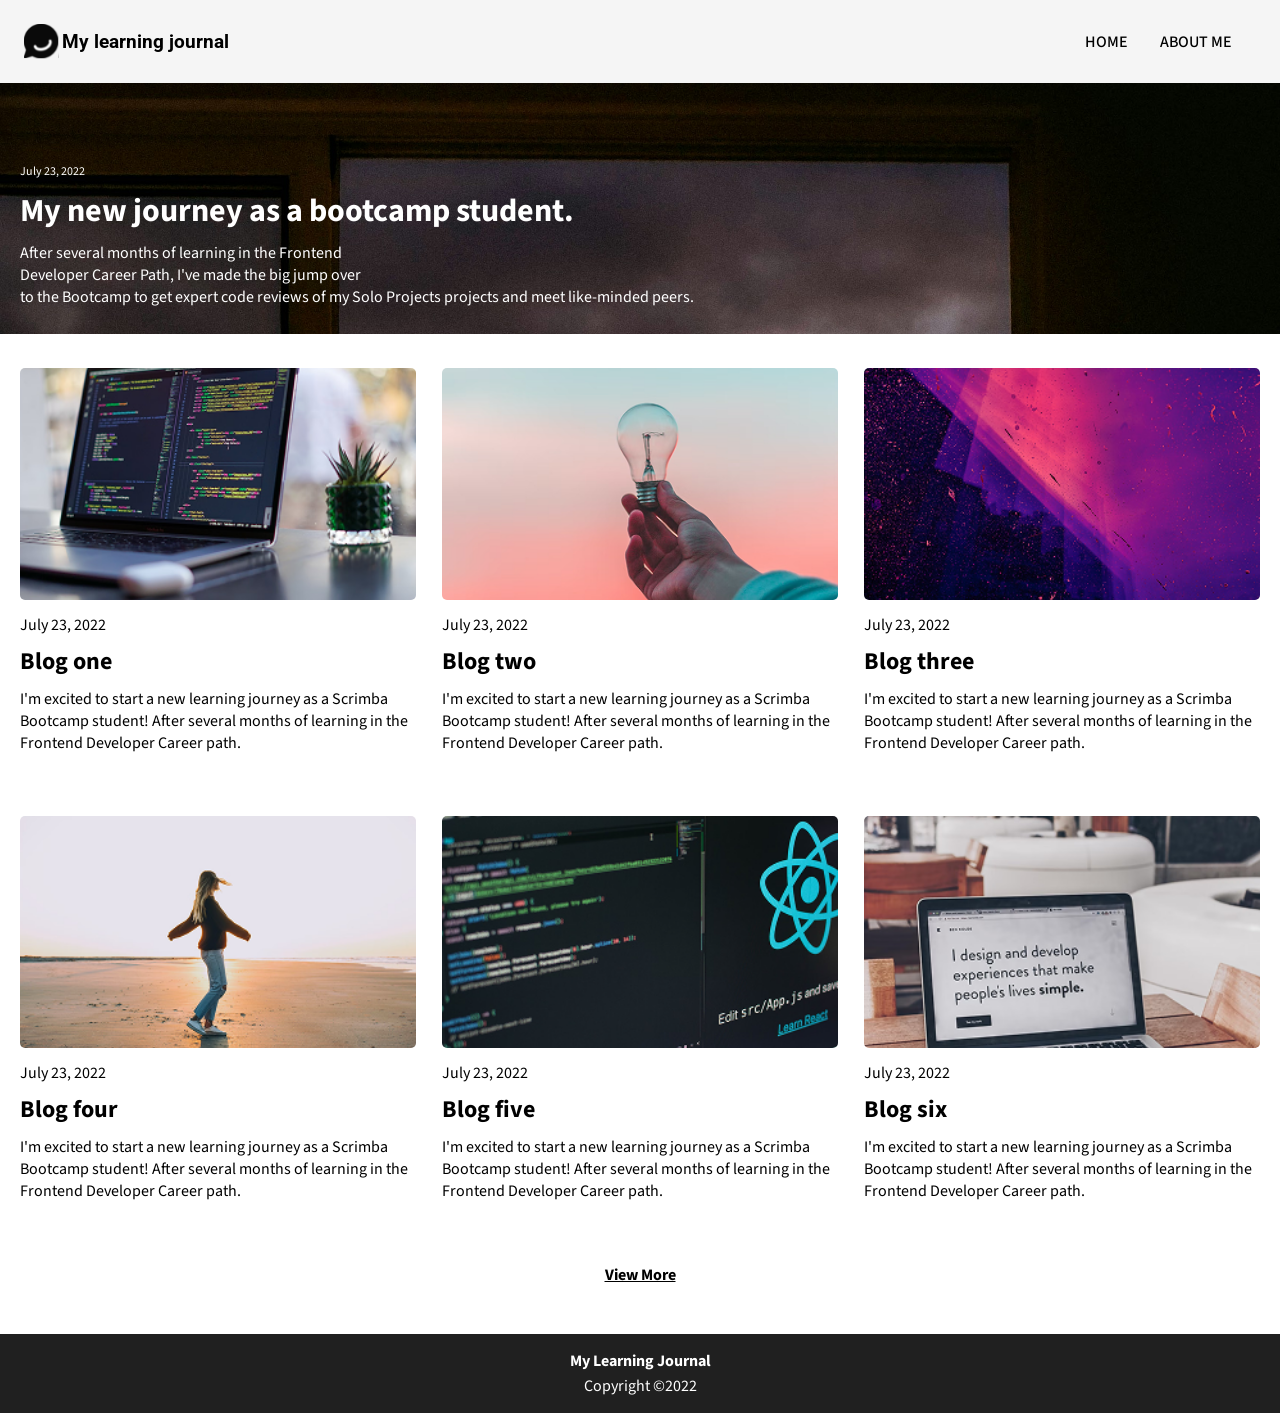
==== index.html @ 9bef5438 "Added viewport meta tag Viewport meta tag added in head section" ====
<html>
    <head>
        <title>My Learning Journal</title>
        <link rel="stylesheet" href="css/style.css">
        <link rel="preconnect" href="https://fonts.googleapis.com">
        <link rel="preconnect" href="https://fonts.gstatic.com" crossorigin>
        <link href="https://fonts.googleapis.com/css2?family=Roboto:ital,wght@0,100..900;1,100..900&family=Source+Sans+3:ital,wght@0,200..900;1,200..900&display=swap" rel="stylesheet">
        <meta name="viewport" content="width=device-width, initial-scale=1.0">

    </head>
    <body>
        <header>
            <div class="nav-bar">
                <div class="logo-div">
                    <img src="images/logo.svg" class="image-logo">
                    <p class="home-link">My learning journal</p>
                </div>
                <nav class="links-div">
                    <ul>
                        <li><a href="#" class="nav-links">HOME</a></li>
                        <li><a href="#" class="nav-links">ABOUT ME</a></li>
                    </ul>
                </nav>
            </div>
        </header>
        <main>
            <div class="hero-div">
                <p class="date-text">July 23, 2022</p>
                <h1 class="title-text">My new journey as a bootcamp student.</h1>
                <p class="subtext">After several months of learning in the Frontend <br> Developer Career Path, 
                    I've made the big jump over <br> to the Bootcamp to get expert code reviews of my
                    Solo Projects projects and meet like-minded peers.
                </p>
            </div>                
            <div class="main">
                <article class="article-container first-post">
                    <img src="/images/post_1.png" class="post-images">
                    <p class="post-date-text">July 23, 2022</p>
                    <p class="post-title-text">Blog one</p>
                    <p class="post-preview-text">I'm excited to start a new learning journey as a Scrimba Bootcamp student! After several months of learning in the Frontend Developer Career path.</p>
                </article>
                <article class="article-container second-post">
                    <img src="/images/post_2.png" class="post-images">
                    <p class="post-date-text">July 23, 2022</p>
                    <p class="post-title-text">Blog two</p>
                    <p class="post-preview-text">I'm excited to start a new learning journey as a Scrimba Bootcamp student! After several months of learning in the Frontend Developer Career path.</p>
                </article>
                <article class="article-container third-post">
                    <img src="/images/post_3.png" class="post-images">
                    <p class="post-date-text">July 23, 2022</p>
                    <p class="post-title-text">Blog three</p>
                    <p class="post-preview-text">I'm excited to start a new learning journey as a Scrimba Bootcamp student! After several months of learning in the Frontend Developer Career path.</p>
                </article>
                <article class="article-container fourth-post">
                    <img src="/images/post_4.png" class="post-images">
                    <p class="post-date-text">July 23, 2022</p>
                    <p class="post-title-text">Blog four</p>
                    <p class="post-preview-text">I'm excited to start a new learning journey as a Scrimba Bootcamp student! After several months of learning in the Frontend Developer Career path.</p>
                </article>
                <article class="article-container fifth-post">
                    <img src="/images/post_5.png" class="post-images">
                    <p class="post-date-text">July 23, 2022</p>
                    <p class="post-title-text">Blog five</p>
                    <p class="post-preview-text">I'm excited to start a new learning journey as a Scrimba Bootcamp student! After several months of learning in the Frontend Developer Career path.</p>
                </article>
                <article class="article-container sixth-post">
                    <img src="/images/post_6.png" class="post-images">
                    <p class="post-date-text">July 23, 2022</p>
                    <p class="post-title-text">Blog six</p>
                    <p class="post-preview-text">I'm excited to start a new learning journey as a Scrimba Bootcamp student! After several months of learning in the Frontend Developer Career path.</p>
                </article>
                <a class="expand-anchor">View More</a>
            </div>
            <footer>
                <div class="footer-container">
                    <p class="footer-title-text">My Learning Journal</p>
                    <p class="footer-copyright-text">Copyright &copy;2022</p>
                </div>
            </footer>
        </main>
    </body>
</html>
---- css/style.css ----
html, 
body {
    margin: 0;
    padding: 0;
}

.hero-div{
    background-image: url("/images/hero_test.jpg");
    width: minmax(414px,100%);
    height: auto;
    background-repeat: no-repeat;
    background-size: cover;
    padding: 5rem 1.25rem 1.625rem 1.25rem;
    gap: 0.5rem;
    display: flex;
    flex-direction: column;
}

/* Layout */
.footer-container{
    display: flex;
    flex-direction: column;
    align-items: center;
    width: minmax(414px, 100%);
    height: auto;
}

.footer-title-text{
    margin-bottom: 0;
}

.footer-copyright-text{
    margin-top: 3px;
}

.article-container {
    display: flex;
    flex-direction: column;
    width: 100%;
    height: auto;
    box-sizing: border-box;
}

.post-images {
    margin-bottom: 0.875rem;
    border-radius: 5px;
    width: 100%;
    height: auto;
}

.post-date-text {
    margin-top: 0;
    margin-bottom: 0;
}

.post-title-text {
    margin-top: 0.5rem;
    margin-bottom: 0;
}

.post-preview-text {
    margin-top: 0.5625rem;
}

.nav-bar{
    min-width: 414px;
    width: 100%;
    height: auto;
}

/* Mobile */
@media (min-width: 414px) {
    
    .nav-bar {
        display: flex;
        justify-content: space-between;
        background-color: whitesmoke;
        width: 100%;
        height: 83px;
    }
    
    
    .logo-div {
        display: flex;
        flex-direction: row;
        align-items: center;
        gap: 0.2em;
        margin-left: 1.5rem;
    }

    .links-div,
    .links-div ul{
        display: flex;
        flex-direction: row;
        align-items: center;
        gap: 2em;
        margin: 0;
        padding: 0;
        margin-right: 1.5rem;
    }

    .image-logo{
        width: 35px;
        height: 35px;
    }

    .date-text,
    .title-text,
    .subtext {
        margin: 0;
        padding: 0;
    }

    .main{
        display: flex;
        flex-direction: column;
        justify-content: center;
        margin: 34px 1.25rem 0 1.25rem;
        
    }

    .expand-anchor{
        font-size: 1rem;
    }

}

/* Desktop */
@media (min-width: 1085px) {
    
    .first-post {
        grid-area: first-post;
    }
    
    .second-post {
        grid-area: second-post;
    }

    .third-post {
        grid-area: third-post;
    }

    .fourth-post {
        grid-area: fourth-post;
    }

    .fifth-post {
        grid-area: fifth-post;
    }

    .sixth-post {
        grid-area: sixth-post;
    }

    .main {
        display: grid;
        grid-template-areas:
            "first-post second-post third-post"
            "fourth-post fifth-post sixth-post"
            "... expand ...";
        column-gap: 1.625rem;
        row-gap: 2.875rem;
        height: auto;
    }

    
    .post-images {
        width: 100%;
        height: auto;
        max-height: 232px;
        object-fit: cover;
    }
    
    .post-title-text {
        font-size: 1.5rem;
    }
    
    .expand-anchor{
        grid-area: expand;
        font-size: 14px;
        margin-bottom: 3rem;
    }
}

/* Styles */
.nav-links,
.hero-div,
.footer-container,
.post-date-text,
.post-title-text,
.post-preview-text,
.hero-div,
.expand-anchor{
    font-family: "Source Sans 3", sans-serif;
}

.title-text,
.footer-title-text,
.post-title-text,
.expand-anchor {
    font-weight: bold;
}

.nav-links{
    font-weight: 500;
    text-decoration: none;
    color: black;
}

ul {
    list-style-type: none;
}

.home-link{
    font-family: "Roboto", sans-serif;
    font-weight: 700;
    font-size: 14pt;
}

.hero-div {
    color: white;
}

.date-text{
    font-size: 0.75rem;
}

.title-text {
    font-size: 2rem;
    
}

.footer-container{
    background-color: #202020;
    color: white;
    
}

.footer-title-text,
.footer-copyright-text{
    font-size: 12pt;
}

.expand-anchor{
    
    font-size: 1rem;
    text-align: center;
    text-decoration: underline;
}
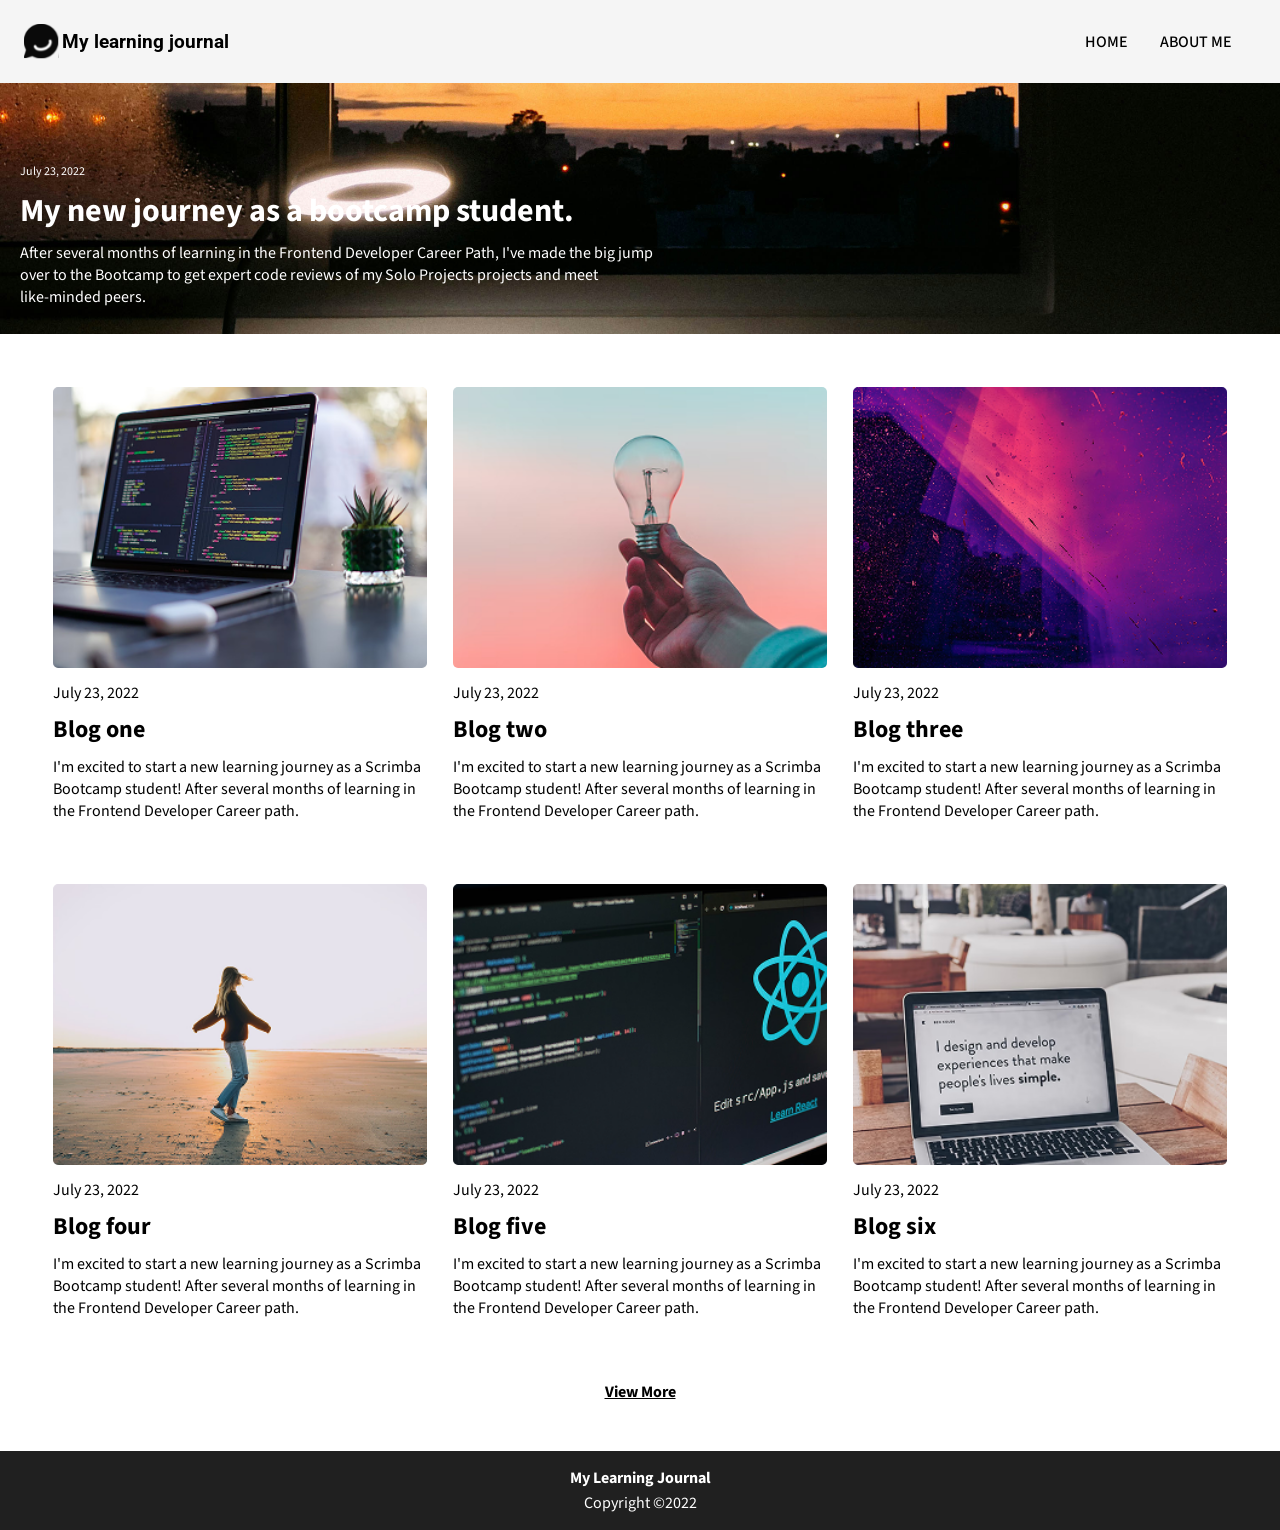
==== commit c0825ef5: "Hero image text changes Set hero text max width and added line break." ====
--- a/index.html
+++ b/index.html
@@ -27,9 +27,9 @@
             <div class="hero-div">
                 <p class="date-text">July 23, 2022</p>
                 <h1 class="title-text">My new journey as a bootcamp student.</h1>
-                <p class="subtext">After several months of learning in the Frontend <br> Developer Career Path, 
-                    I've made the big jump over <br> to the Bootcamp to get expert code reviews of my
-                    Solo Projects projects and meet like-minded peers.
+                <p class="subtext">After several months of learning in the Frontend Developer Career Path, 
+                    I've made the big jump over to the Bootcamp to get expert code reviews of my
+                    Solo Projects projects and meet <br> like-minded peers.
                 </p>
             </div>                
             <div class="main">
--- a/css/style.css
+++ b/css/style.css
@@ -5,7 +5,7 @@
 }
 
 .hero-div{
-    background-image: url("/images/hero_test.jpg");
+    background-image: url("/images/hero_test_2.jpg");
     width: minmax(414px,100%);
     height: auto;
     background-repeat: no-repeat;
@@ -17,6 +17,11 @@
 }
 
 /* Layout */
+
+.subtext {
+    max-width: 650;
+}
+
 .footer-container{
     display: flex;
     flex-direction: column;
@@ -37,6 +42,8 @@
     display: flex;
     flex-direction: column;
     width: 100%;
+    max-width: 600px;
+    margin: 0 auto;
     height: auto;
     box-sizing: border-box;
 }
@@ -160,14 +167,14 @@
             "... expand ...";
         column-gap: 1.625rem;
         row-gap: 2.875rem;
+        margin: 3.3125rem 3.3125rem 0 3.3125rem;
         height: auto;
     }
 
     
     .post-images {
         width: 100%;
-        height: auto;
-        max-height: 232px;
+        height: 100%;
         object-fit: cover;
     }
     
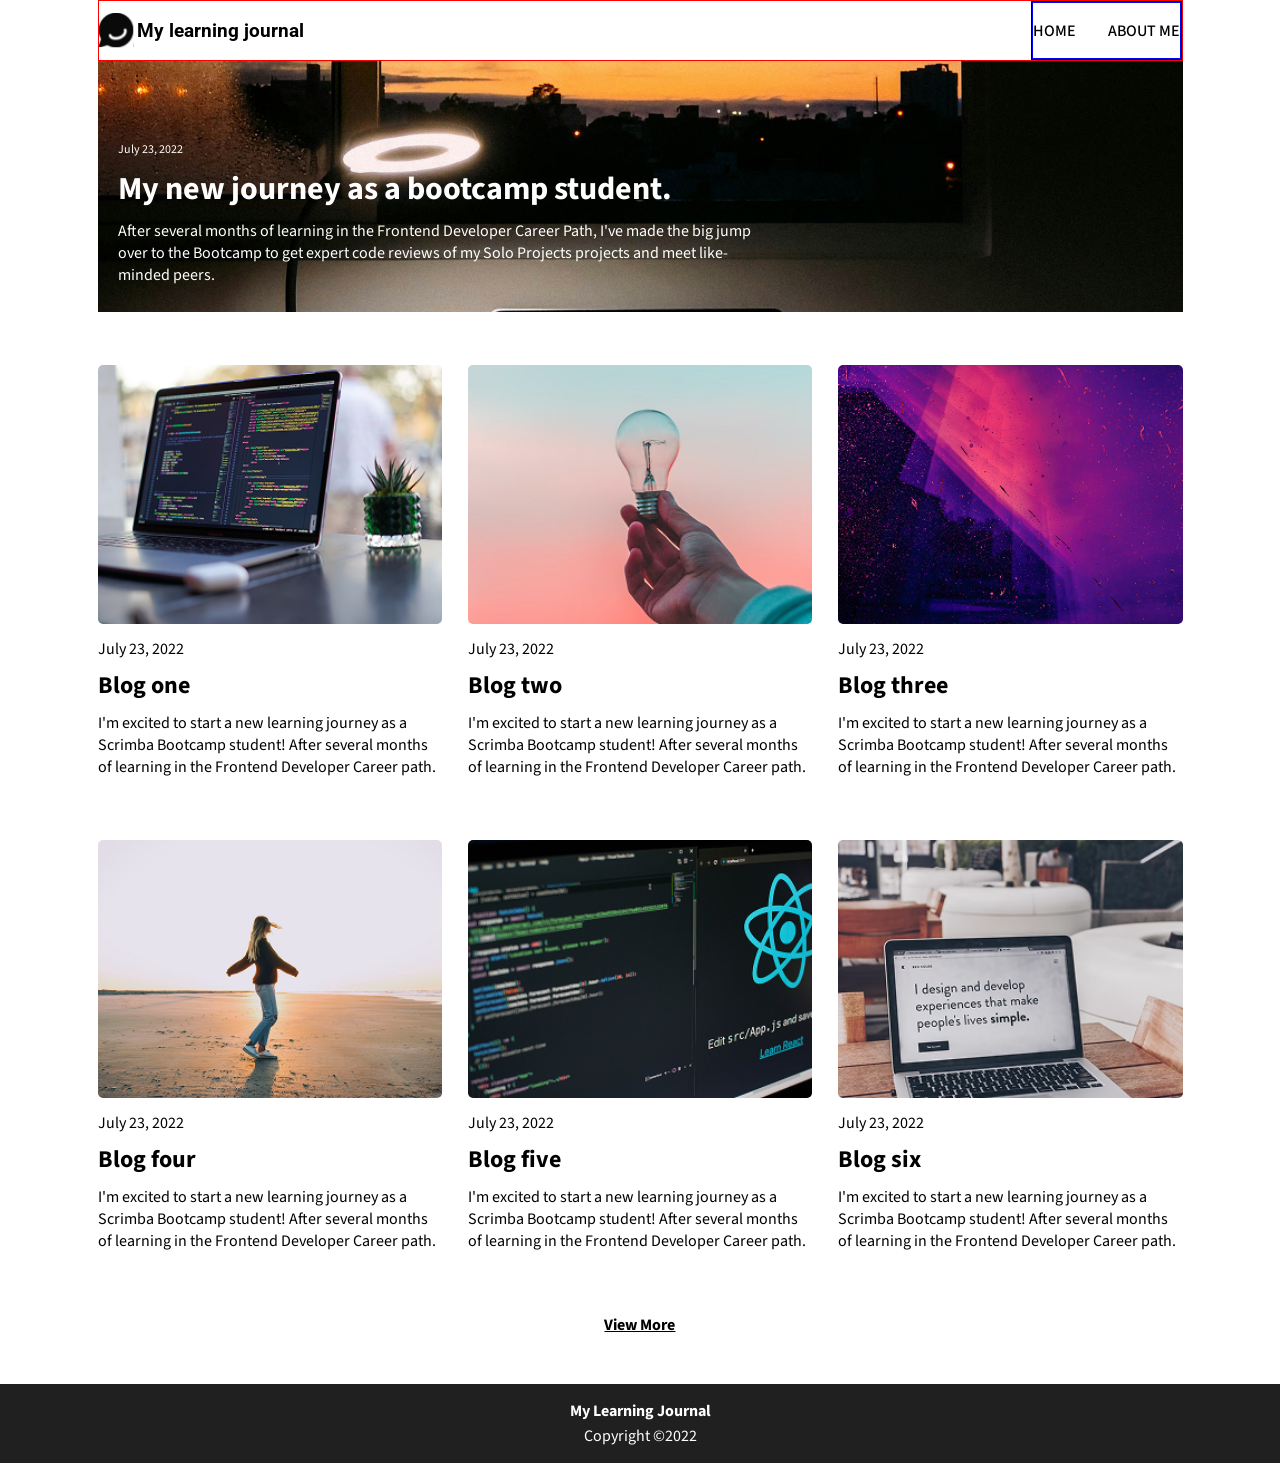
==== commit 369d35b9: "Width limits and other fixes Set min and max width elements for containers and fixing base CSS." ====
--- a/index.html
+++ b/index.html
@@ -29,7 +29,7 @@
                 <h1 class="title-text">My new journey as a bootcamp student.</h1>
                 <p class="subtext">After several months of learning in the Frontend Developer Career Path, 
                     I've made the big jump over to the Bootcamp to get expert code reviews of my
-                    Solo Projects projects and meet <br> like-minded peers.
+                    Solo Projects projects and meet like-minded peers.
                 </p>
             </div>                
             <div class="main">
--- a/css/style.css
+++ b/css/style.css
@@ -4,9 +4,14 @@
     padding: 0;
 }
 
+
+
 .hero-div{
     background-image: url("/images/hero_test_2.jpg");
-    width: minmax(414px,100%);
+    min-width: 414px;
+    max-width: 1085px;
+    margin: 0 auto;
+    box-sizing: border-box;
     height: auto;
     background-repeat: no-repeat;
     background-size: cover;
@@ -26,7 +31,8 @@
     display: flex;
     flex-direction: column;
     align-items: center;
-    width: minmax(414px, 100%);
+    min-width: 414px;
+    max-width: 100%;
     height: auto;
 }
 
@@ -70,66 +76,66 @@
 }
 
 .nav-bar{
+    display: flex;
+    justify-content: space-between;
+    flex-direction: row;
     min-width: 414px;
     width: 100%;
     height: auto;
-}
-
-/* Mobile */
-@media (min-width: 414px) {
-    
-    .nav-bar {
-        display: flex;
-        justify-content: space-between;
-        background-color: whitesmoke;
-        width: 100%;
-        height: 83px;
-    }
-    
-    
-    .logo-div {
-        display: flex;
-        flex-direction: row;
-        align-items: center;
-        gap: 0.2em;
-        margin-left: 1.5rem;
-    }
-
-    .links-div,
-    .links-div ul{
-        display: flex;
-        flex-direction: row;
-        align-items: center;
-        gap: 2em;
-        margin: 0;
-        padding: 0;
-        margin-right: 1.5rem;
-    }
-
-    .image-logo{
-        width: 35px;
-        height: 35px;
-    }
-
-    .date-text,
-    .title-text,
-    .subtext {
-        margin: 0;
-        padding: 0;
-    }
-
-    .main{
-        display: flex;
-        flex-direction: column;
-        justify-content: center;
-        margin: 34px 1.25rem 0 1.25rem;
-        
-    }
-
-    .expand-anchor{
-        font-size: 1rem;
-    }
-
+    background-color: white;
+    max-width: 1085px;
+    margin: 0 auto;
+    border: solid 1px red;
+    box-sizing: border-box;
+}
+
+.logo-div {
+    display: flex;
+    flex-direction: row;
+    align-items: center;
+    gap: 0.2em;
+}
+
+.links-div{
+    display: flex;
+    flex-direction: row;
+    /* justify-content: flex-start; */
+    border: solid 1px black;
+}
+
+.links-div ul{
+    display: flex;
+    flex-direction: row;
+    align-items: center;
+    gap: 2em;
+    padding: 0;
+    margin: 0;
+    border: solid 1px blue;
+    
+}
+
+.image-logo{
+    width: 35px;
+    height: 35px;
+}
+
+.date-text,
+.title-text,
+.subtext {
+    margin: 0;
+    padding: 0;
+}
+
+.main{
+    display: flex;
+    flex-direction: column;
+    justify-content: center;
+    margin: 34px auto 0 auto;
+    min-width: 414px;
+}
+
+.expand-anchor{
+    font-size: 1rem;
 }
 
 /* Desktop */
@@ -167,8 +173,10 @@
             "... expand ...";
         column-gap: 1.625rem;
         row-gap: 2.875rem;
-        margin: 3.3125rem 3.3125rem 0 3.3125rem;
+        margin: 3.3125rem auto 0 auto;
         height: auto;
+        max-width: 1085px;
+        box-sizing: border-box;
     }
 
     
@@ -196,7 +204,6 @@
 .post-date-text,
 .post-title-text,
 .post-preview-text,
-.hero-div,
 .expand-anchor{
     font-family: "Source Sans 3", sans-serif;
 }
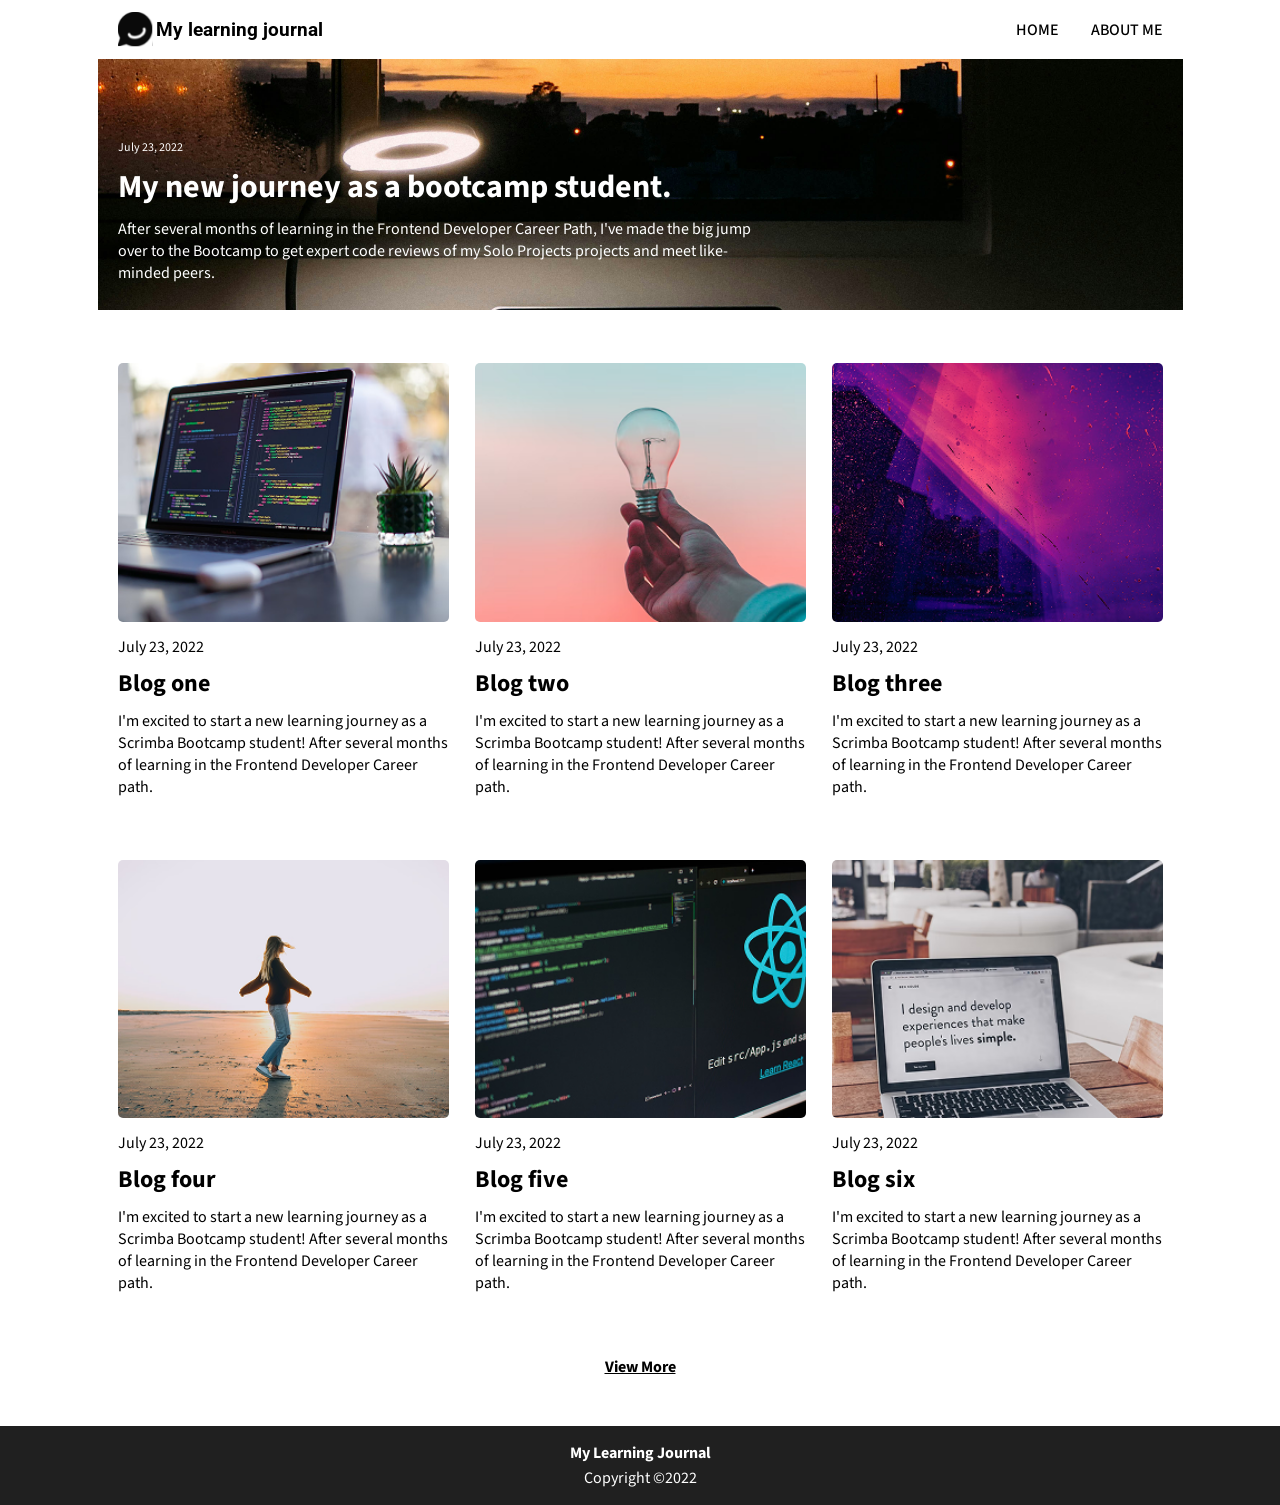
==== commit ed520a6b: "New page Started work on a new page with a slight CSS refactor. Added margins to navigation bar elem" ====
--- a/index.html
+++ b/index.html
@@ -17,21 +17,23 @@
                 </div>
                 <nav class="links-div">
                     <ul>
-                        <li><a href="#" class="nav-links">HOME</a></li>
+                        <li><a href="index.html" class="nav-links">HOME</a></li>
                         <li><a href="#" class="nav-links">ABOUT ME</a></li>
                     </ul>
                 </nav>
             </div>
         </header>
         <main>
-            <div class="hero-div">
-                <p class="date-text">July 23, 2022</p>
-                <h1 class="title-text">My new journey as a bootcamp student.</h1>
-                <p class="subtext">After several months of learning in the Frontend Developer Career Path, 
-                    I've made the big jump over to the Bootcamp to get expert code reviews of my
-                    Solo Projects projects and meet like-minded peers.
-                </p>
-            </div>                
+            <a href="journey.html" class="clickable-div">
+                <div class="hero-div">
+                    <p class="date-text">July 23, 2022</p>
+                    <h1 class="title-text">My new journey as a bootcamp student.</h1>
+                    <p class="subtext">After several months of learning in the Frontend Developer Career Path, 
+                        I've made the big jump over to the Bootcamp to get expert code reviews of my
+                        Solo Projects projects and meet like-minded peers.
+                    </p>
+                </div>                
+            </a>
             <div class="main">
                 <article class="article-container first-post">
                     <img src="/images/post_1.png" class="post-images">
--- a/css/style.css
+++ b/css/style.css
@@ -4,21 +4,35 @@
     padding: 0;
 }
 
-
+.nav-bar,
+.hero-div,
+.main,
+.footer-container{
+    box-sizing: border-box;
+}
+
+.hero-div,
+.blog {
+    min-width: 414px;
+    max-width: 1085px;
+    margin: 0 auto;
+    height: auto;
+    display: flex;
+    flex-direction: column;
+    
+}
 
 .hero-div{
     background-image: url("/images/hero_test_2.jpg");
-    min-width: 414px;
-    max-width: 1085px;
-    margin: 0 auto;
-    box-sizing: border-box;
-    height: auto;
     background-repeat: no-repeat;
     background-size: cover;
     padding: 5rem 1.25rem 1.625rem 1.25rem;
     gap: 0.5rem;
-    display: flex;
-    flex-direction: column;
+
+}
+
+.clickable-div {
+    text-decoration: none;
 }
 
 /* Layout */
@@ -49,9 +63,19 @@
     flex-direction: column;
     width: 100%;
     max-width: 600px;
-    margin: 0 auto;
     height: auto;
     box-sizing: border-box;
+}
+
+.main{
+    display: flex;
+    flex-direction: column;
+    justify-content: center;
+    align-items: center;
+    margin-top: 34px;
+    padding-left: 20px;
+    padding-right: 20px;
+    min-width: 414px;
 }
 
 .post-images {
@@ -85,8 +109,6 @@
     background-color: white;
     max-width: 1085px;
     margin: 0 auto;
-    border: solid 1px red;
-    box-sizing: border-box;
 }
 
 .logo-div {
@@ -94,13 +116,13 @@
     flex-direction: row;
     align-items: center;
     gap: 0.2em;
+    margin-left: 20px;
 }
 
 .links-div{
     display: flex;
     flex-direction: row;
-    /* justify-content: flex-start; */
-    border: solid 1px black;
+    margin-right: 20px;
 }
 
 .links-div ul{
@@ -109,9 +131,7 @@
     align-items: center;
     gap: 2em;
     padding: 0;
-    margin: 0;
-    border: solid 1px blue;
-    
+    margin: 0;    
 }
 
 .image-logo{
@@ -124,14 +144,6 @@
 .subtext {
     margin: 0;
     padding: 0;
-}
-
-.main{
-    display: flex;
-    flex-direction: column;
-    justify-content: center;
-    margin: 34px auto 0 auto;
-    min-width: 414px;
 }
 
 .expand-anchor{
@@ -183,6 +195,7 @@
     .post-images {
         width: 100%;
         height: 100%;
+        min-height: 258.53px;
         object-fit: cover;
     }
     
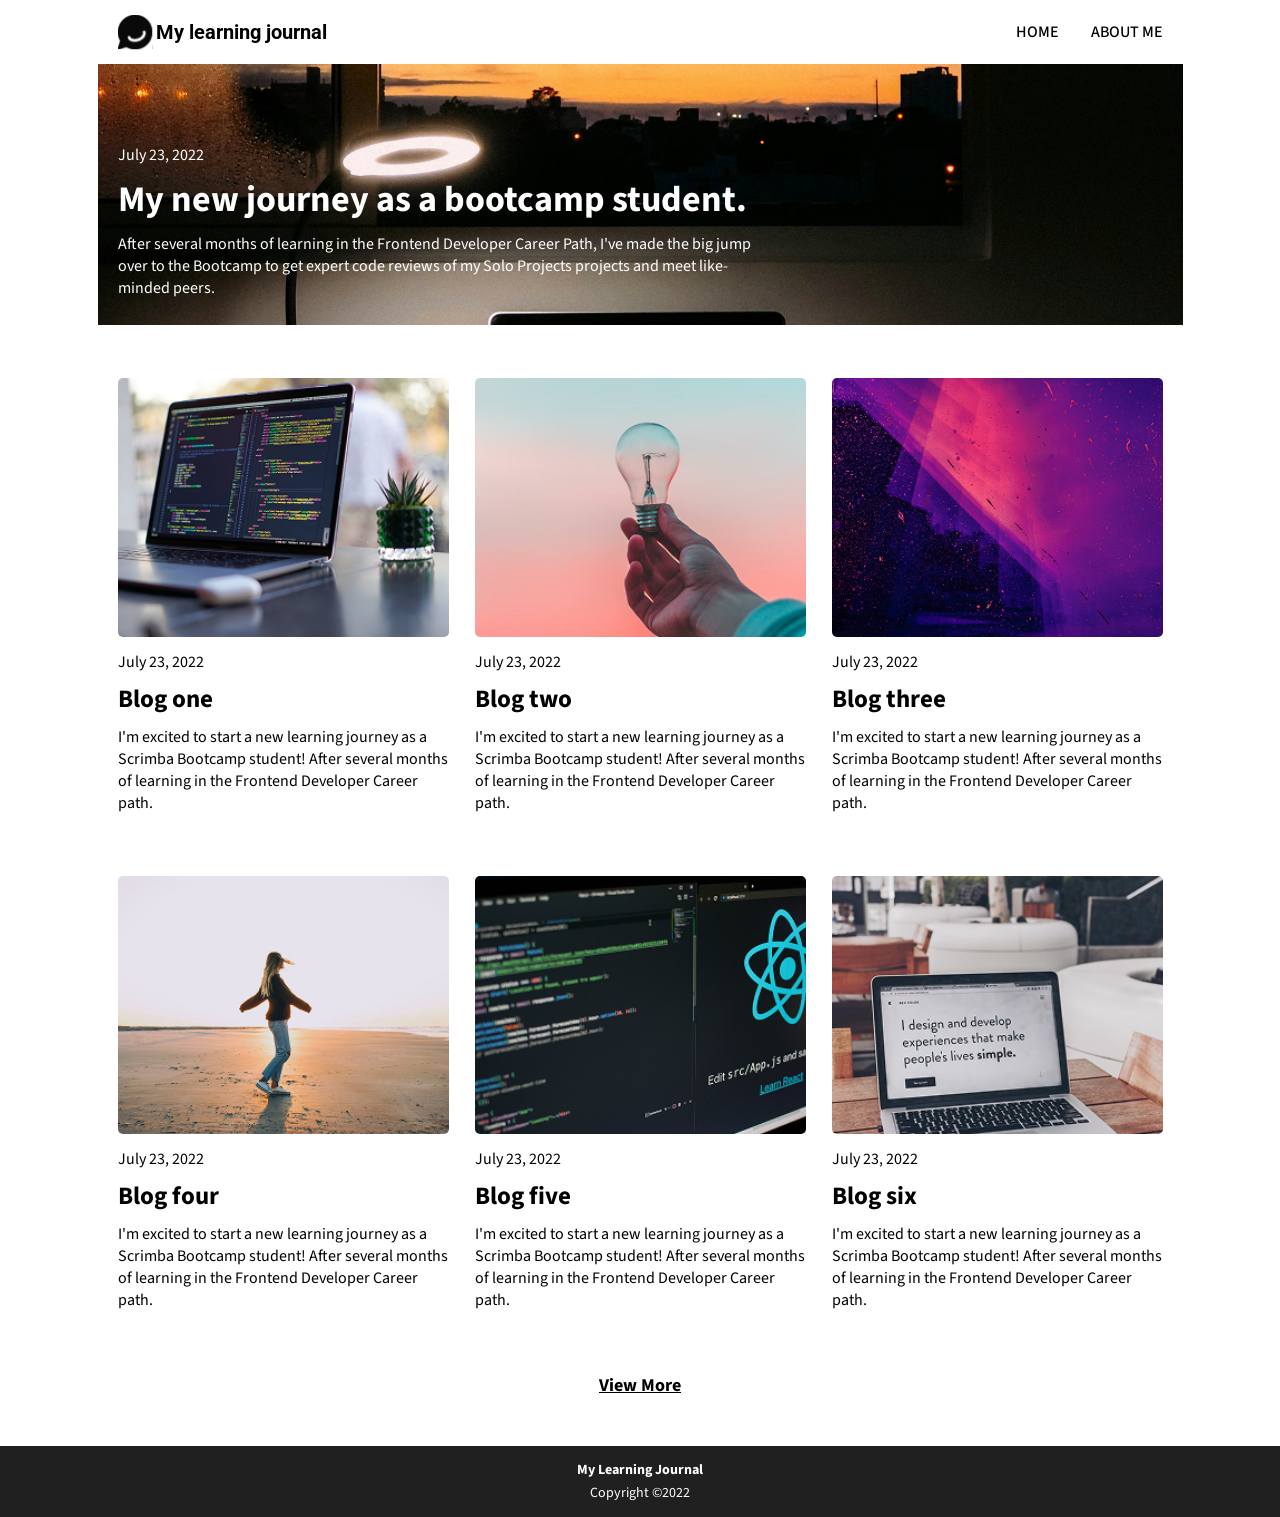
==== commit 4f0398b1: "Added About Me page Added about_me.html, about_me.css, and set up a rough skeleton for the top porti" ====
--- a/index.html
+++ b/index.html
@@ -1,7 +1,8 @@
 <html>
     <head>
         <title>My Learning Journal</title>
-        <link rel="stylesheet" href="css/style.css">
+        <link rel="stylesheet" href="css/central.css">
+        <link rel="stylesheet" href="css/home.css">
         <link rel="preconnect" href="https://fonts.googleapis.com">
         <link rel="preconnect" href="https://fonts.gstatic.com" crossorigin>
         <link href="https://fonts.googleapis.com/css2?family=Roboto:ital,wght@0,100..900;1,100..900&family=Source+Sans+3:ital,wght@0,200..900;1,200..900&display=swap" rel="stylesheet">
@@ -18,7 +19,7 @@
                 <nav class="links-div">
                     <ul>
                         <li><a href="index.html" class="nav-links">HOME</a></li>
-                        <li><a href="#" class="nav-links">ABOUT ME</a></li>
+                        <li><a href="about_me.html" class="nav-links">ABOUT ME</a></li>
                     </ul>
                 </nav>
             </div>
--- a/css/central.css
+++ b/css/central.css
@@ -0,0 +1,225 @@
+/* Layout */
+html, 
+body {
+    margin: 0;
+    padding: 0;
+}
+
+.nav-bar,
+.hero-div,
+.main,
+.footer-container,
+.blog{
+    box-sizing: border-box;
+}
+
+.main,
+.blog,
+.hero-div {
+    display: flex;
+    flex-direction: column;
+}
+
+.hero-div {
+    min-width: 414px;
+    max-width: 1085px;
+    margin: 0 auto;
+    height: auto;
+}
+
+.main{
+    justify-content: center;
+    align-items: center;
+    margin-top: 34px;
+    padding-left: 20px;
+    padding-right: 20px;
+    min-width: 414px;
+}
+
+.article-container {
+    display: flex;
+    flex-direction: column;
+    width: 100%;
+    max-width: 600px;
+    height: auto;
+    box-sizing: border-box;
+}
+
+.post-images {
+    margin-bottom: 0.875rem;
+    border-radius: 5px;
+    width: 100%;
+    height: auto;
+}
+
+.post-date-text {
+    margin-top: 0;
+    margin-bottom: 0;
+}
+
+.post-title-text {
+    margin-top: 0.5rem;
+    margin-bottom: 0;
+}
+
+.post-preview-text {
+    margin-top: 0.5625rem;
+}
+
+.nav-bar{
+    display: flex;
+    justify-content: space-between;
+    flex-direction: row;
+    min-width: 414px;
+    width: 100%;
+    height: auto;
+    background-color: white;
+    max-width: 1085px;
+    margin: 0 auto;
+}
+
+.logo-div {
+    display: flex;
+    flex-direction: row;
+    align-items: center;
+    gap: 0.2em;
+    margin-left: 20px;
+}
+
+.links-div{
+    display: flex;
+    flex-direction: row;
+    margin-right: 20px;
+}
+
+.links-div ul{
+    display: flex;
+    flex-direction: row;
+    align-items: center;
+    gap: 2em;
+    padding: 0;
+    margin: 0;    
+}
+
+.image-logo{
+    width: 35px;
+    height: 35px;
+}
+
+.date-text,
+.title-text,
+.subtext {
+    margin: 0;
+    padding: 0;
+}
+
+
+.footer-container{
+    display: flex;
+    flex-direction: column;
+    align-items: center;
+    min-width: 414px;
+    max-width: 100%;
+    height: auto;
+}
+
+.footer-title-text{
+    margin-bottom: 0;
+}
+
+.footer-copyright-text{
+    margin-top: 3px;
+}
+
+/* Desktop */
+@media (min-width: 1085px) {
+    .first-post {
+        grid-area: first-post;
+    }
+    
+    .second-post {
+        grid-area: second-post;
+    }
+
+    .third-post {
+        grid-area: third-post;
+    }
+
+    .post-images {
+        width: 100%;
+        height: 100%;
+        min-height: 258.53px;
+        object-fit: cover;
+    }
+    
+    .post-title-text {
+        font-size: clamp(1.5rem, 1.461rem + 0.149vw, 1.563rem);
+    }
+}
+
+/* Styles */
+.nav-links,
+.hero-div,
+.footer-container,
+.post-date-text,
+.post-title-text,
+.post-preview-text,
+.expand-anchor,
+.blog,
+.recent-posts-subheader{
+    font-family: "Source Sans 3", sans-serif;
+}
+
+.title-text,
+.footer-title-text,
+.post-title-text,
+.expand-anchor,
+.recent-posts-subheader,
+.subheader {
+    font-weight: bold;
+}
+
+.nav-links{
+    font-weight: 500;
+    text-decoration: none;
+    color: black;
+    font-size: clamp(0.75rem, 0.596rem + 0.596vw, 1rem);
+}
+
+ul {
+    list-style-type: none;
+}
+
+.home-link{
+    font-family: "Roboto", sans-serif;
+    font-weight: 700;
+    font-size: clamp(0.813rem, 0.543rem + 1.043vw, 1.25rem);
+}
+
+.date-text{
+    font-size: clamp(0.75rem, 0.596rem + 0.596vw, 1rem);
+}
+
+.title-text {
+    font-size: clamp(2rem, 1.846rem + 0.596vw, 2.25rem);
+    
+}
+
+.footer-container{
+    background-color: #202020;
+    color: white;
+    
+}
+
+.footer-title-text,
+.footer-copyright-text{
+    font-size: clamp(0.75rem, 0.673rem + 0.298vw, 0.875rem);
+}
+
+.blog {
+    font-size: clamp(0.75rem, 0.519rem + 0.894vw, 1.125rem);
+}
+
+.recent-posts-subheader{
+    font-size: clamp(1rem, 0.692rem + 1.192vw, 1.5rem);
+}
--- a/css/home.css
+++ b/css/home.css
@@ -0,0 +1,74 @@
+.subtext {
+    max-width: 650px;
+}
+
+
+
+.hero-div{
+    background-image: url("/images/hero_test_2.jpg");
+    background-repeat: no-repeat;
+    background-size: cover;
+    padding: 5rem 1.25rem 1.625rem 1.25rem;
+    gap: 0.5rem;
+    
+
+}
+
+.expand-anchor {
+    text-align: center;
+
+}
+
+/* Desktop */
+@media (min-width: 1085px) {
+    
+    .fourth-post {
+        grid-area: fourth-post;
+    }
+
+    .fifth-post {
+        grid-area: fifth-post;
+    }
+
+    .sixth-post {
+        grid-area: sixth-post;
+    }
+
+    .main {
+        display: grid;
+        grid-template-areas:
+            "first-post second-post third-post"
+            "fourth-post fifth-post sixth-post"
+            "... expand ...";
+        column-gap: 1.625rem;
+        row-gap: 2.875rem;
+        margin: 3.3125rem auto 0 auto;
+        height: auto;
+        max-width: 1085px;
+        box-sizing: border-box;
+    }
+
+    
+   
+    
+    .expand-anchor{
+        grid-area: expand;
+        font-size: clamp(1rem, 0.923rem + 0.298vw, 1.125rem);
+        margin-bottom: 3rem;
+    }
+}
+
+/* Styles */
+
+.clickable-div {
+    text-decoration: none;
+}
+
+.hero-div {
+    color: white;
+}
+
+.expand-anchor{
+    font-size: clamp(1rem, 0.923rem + 0.298vw, 1.125rem);
+    text-decoration: underline;
+}
